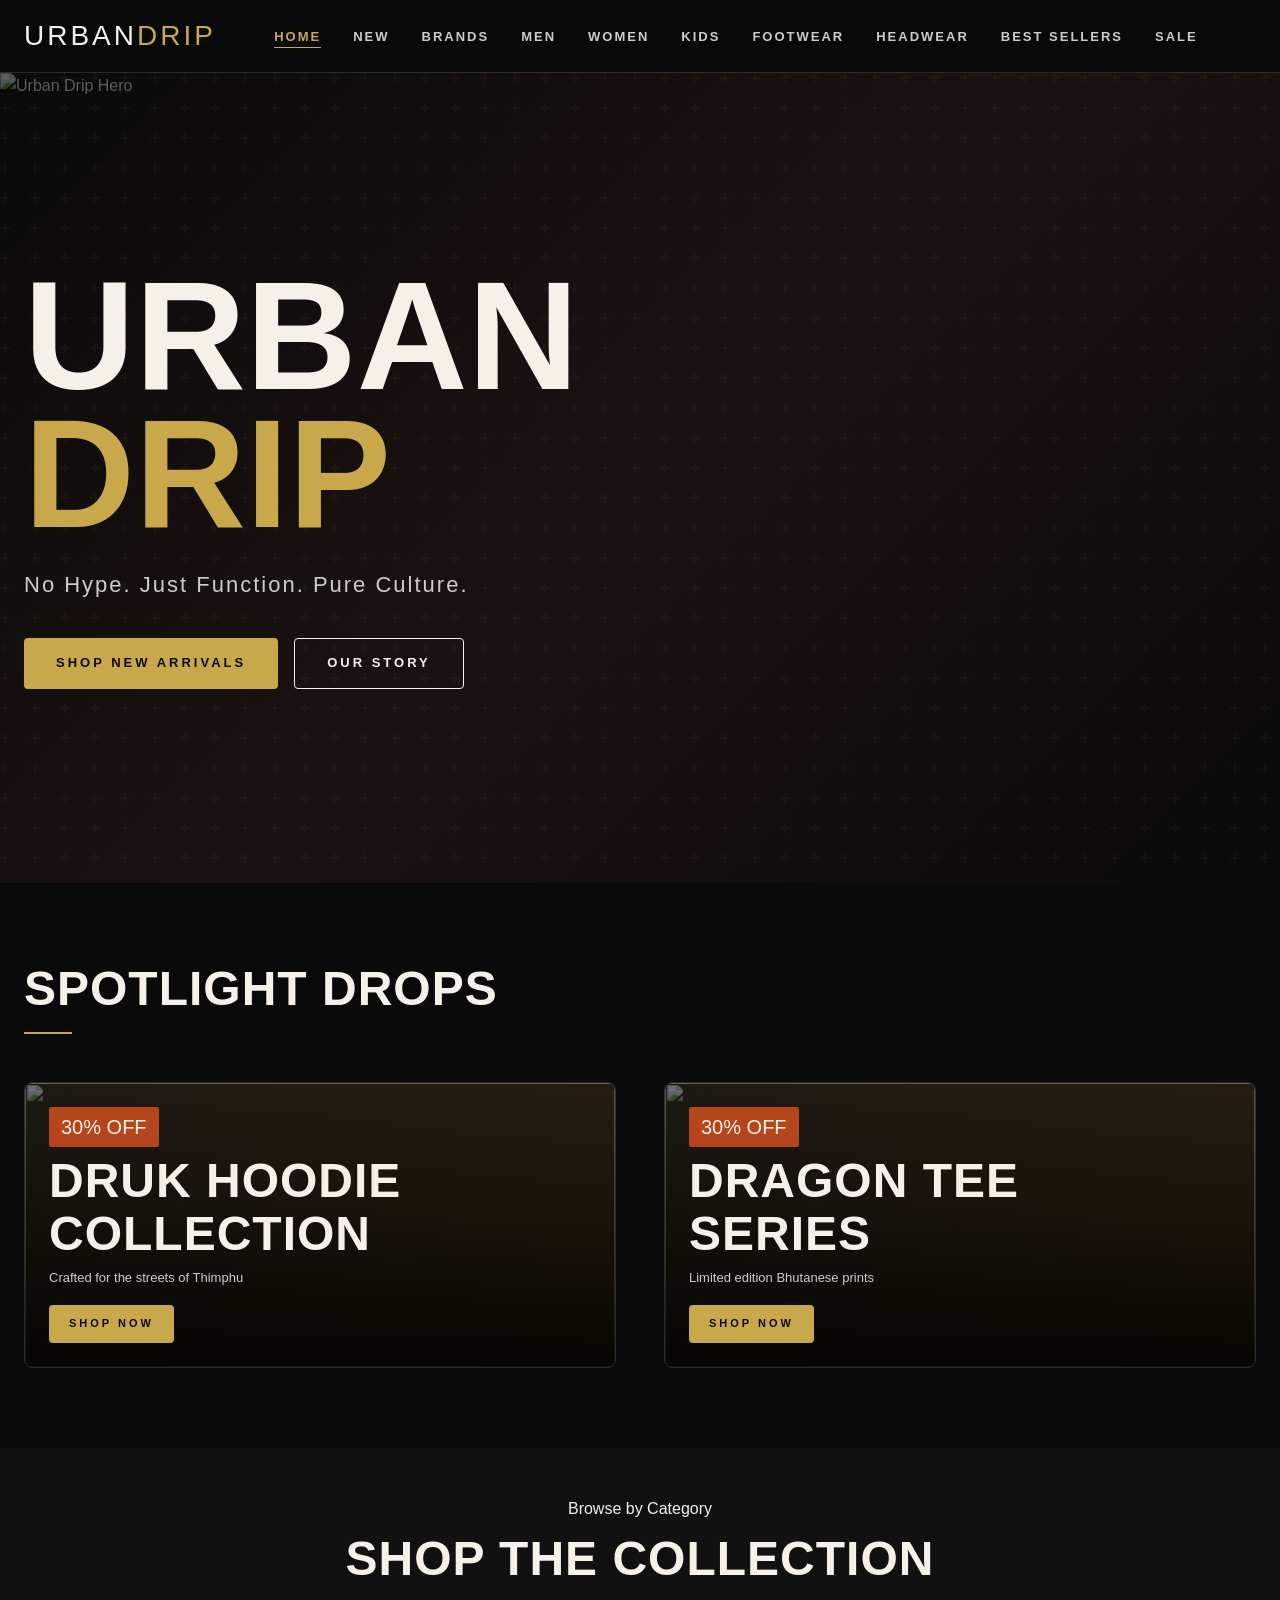
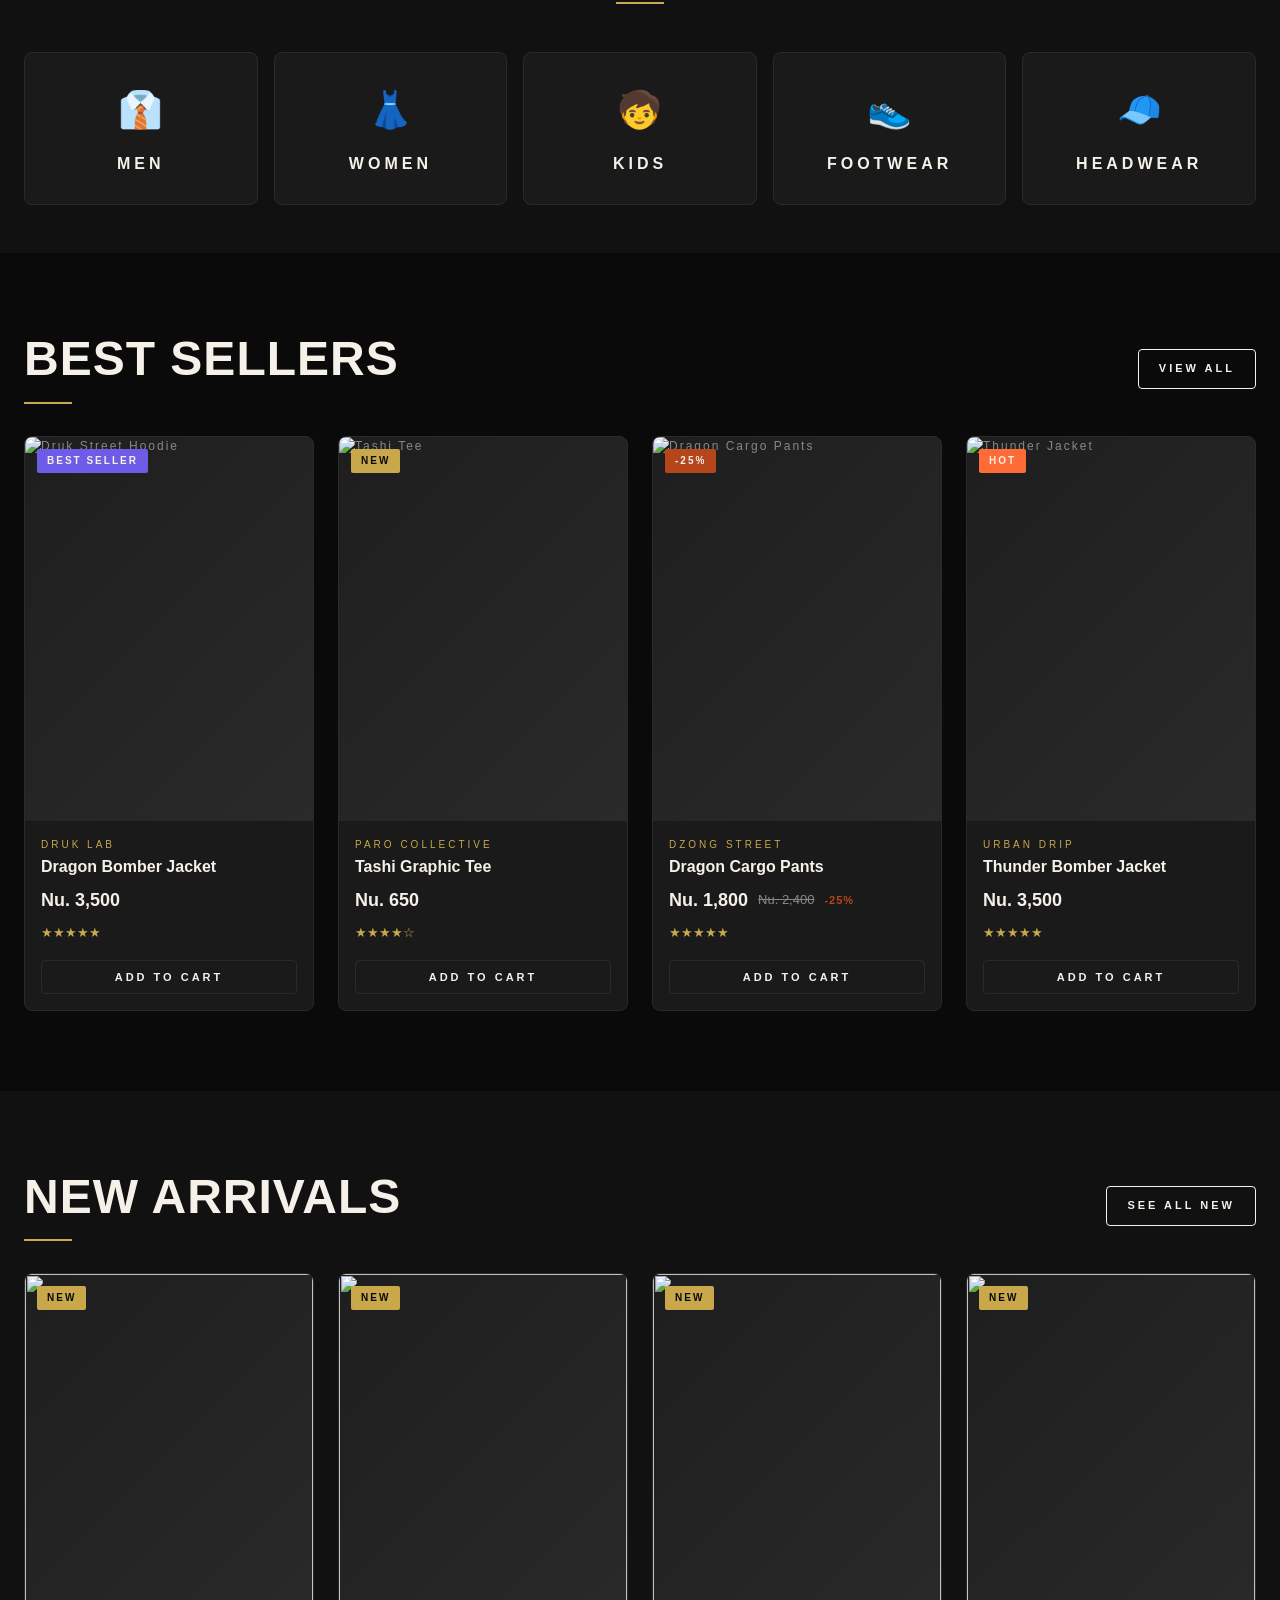
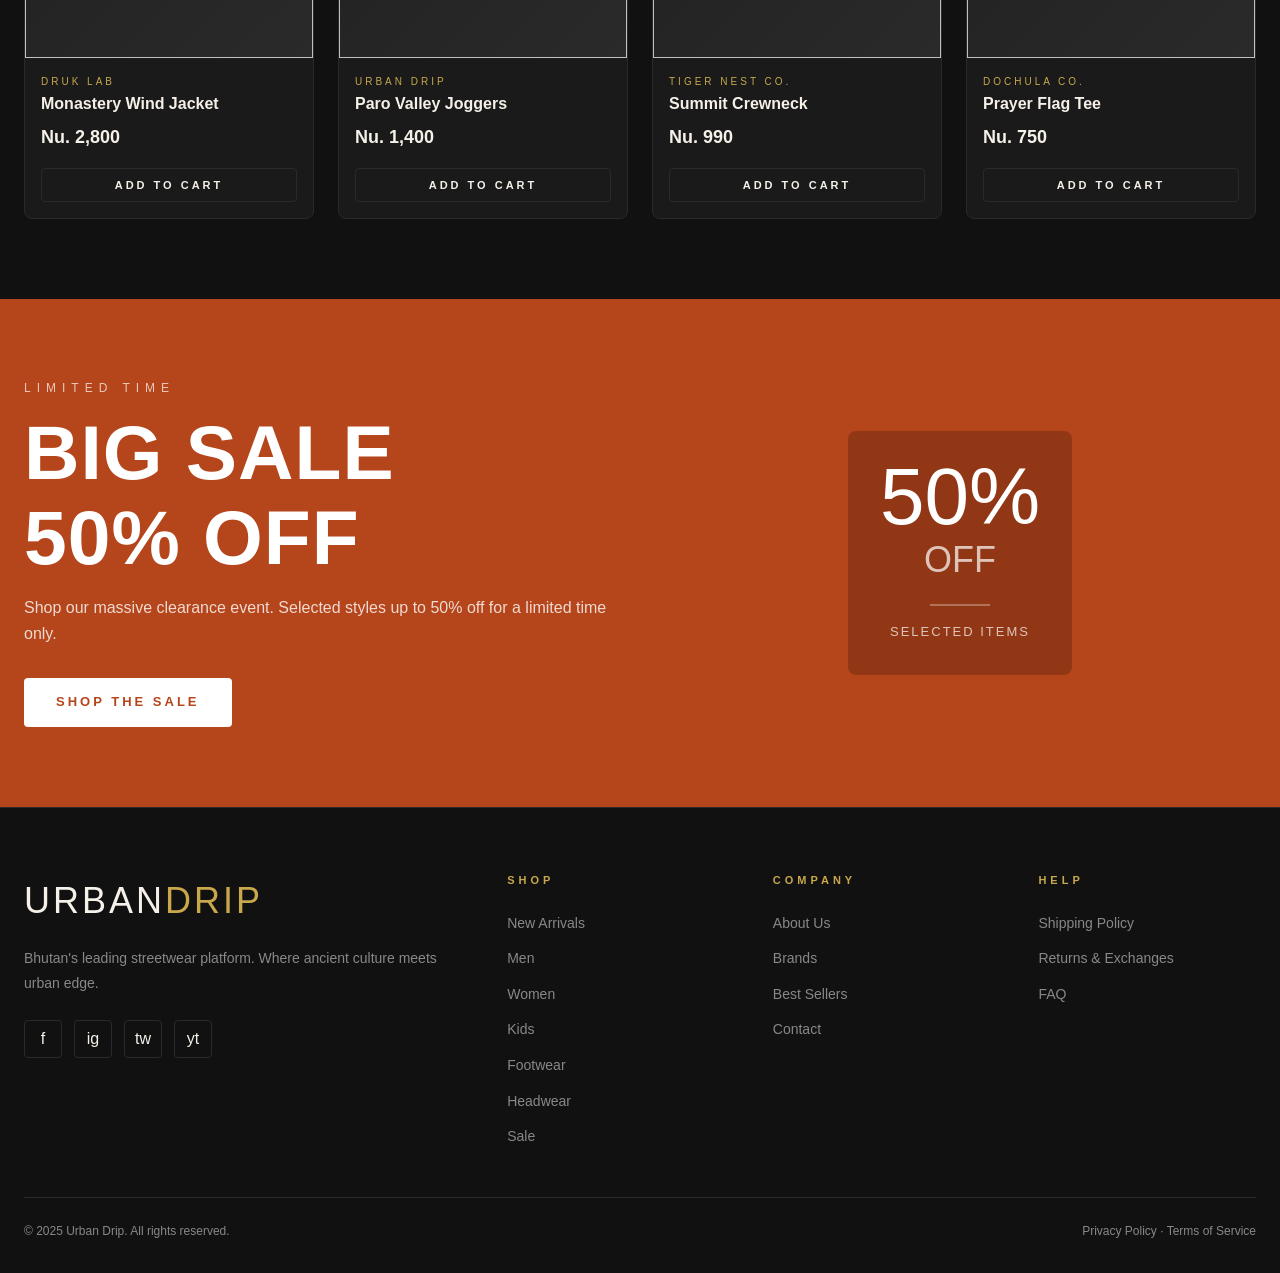
==== index.html @ 709e2394 "Add files via upload" ====
<!DOCTYPE html>
<html lang="en">
<head>
  <meta charset="UTF-8"/>
  <meta name="viewport" content="width=device-width, initial-scale=1.0"/>
  <title>Urban Drip - Bhutanese Streetwear</title>
  <link rel="stylesheet" href="styles.css"/>
</head>
<body>
  <nav class="navbar">
    <div class="navbar-inner">
      <a href="index.html" class="navbar-logo active">URBAN<span>DRIP</span></a>
      <ul class="nav-links">
        <li><a href="index.html" class="active">Home</a></li>
        <li><a href="new.html">New</a></li>
        <li><a href="brands.html">Brands</a></li>
        <li><a href="men.html">Men</a></li>
        <li><a href="women.html">Women</a></li>
        <li><a href="kids.html">Kids</a></li>
        <li><a href="footwear.html">Footwear</a></li>
        <li><a href="headwear.html">Headwear</a></li>
        <li><a href="bestsellers.html">Best Sellers</a></li>
        <li><a href="sale.html" class="text-red">Sale</a></li>
      </ul>
      <div class="nav-icons">
        <button class="hamburger" id="menuBtn"><span></span><span></span><span></span></button>
      </div>
    </div>
  </nav>

  <!-- Mobile Nav -->
  <div class="mobile-nav" id="mobileNav">
    <button class="mobile-nav-close" id="navClose">✕</button>
    <a href="index.html" class="navbar-logo" style="font-size:32px">URBAN<span style="color:var(--accent)">DRIP</span></a>
    <ul class="mobile-nav-links">
      <li><a href="index.html">Home</a></li>
      <li><a href="new.html">New</a></li>
      <li><a href="brands.html">Brands</a></li>
      <li><a href="men.html">Men</a></li>
      <li><a href="women.html">Women</a></li>
      <li><a href="kids.html">Kids</a></li>
      <li><a href="footwear.html">Footwear</a></li>
      <li><a href="headwear.html">Headwear</a></li>
      <li><a href="bestsellers.html">Best Sellers</a></li>
      <li><a href="sale.html" style="color:var(--accent2)">Sale</a></li>
      <li><a href="about.html">About</a></li>
      <li><a href="contact.html">Contact</a></li>
    </ul>
  </div>

  <!-- HERO -->
  <section class="hero">
    <div class="hero-bg">
      <img src="./image/logo.png" alt="Urban Drip Hero" class="hero-bg-img"/>
    </div>
    <div class="hero-content container">
      <h1 class="hero-title">URBAN<span class="accent-line">DRIP</span></h1>
      <p class="hero-subtitle">No Hype. Just Function. Pure Culture.</p>
      <div class="hero-actions">
        <a href="new.html" class="btn btn-primary">Shop New Arrivals</a>
        <a href="about.html" class="btn btn-outline">Our Story</a>
      </div>
    </div>
  </section>

  <!-- SPOTLIGHT PROMOS -->
  <section class="section-pad">
    <div class="container">
      <div class="section-header">
        <h2 class="display-md">Spotlight Drops</h2>
        <div class="section-divider"></div>
      </div>
      <div class="promo-grid">
        <div class="promo-card">
          <div class="promo-card-bg">
            <img src="./image/Druk Hoodie.webp" alt="" class="promo-card-bg-img"/>
          </div>
          <div class="promo-card-content">
            <span class="promo-off-badge">30% OFF</span>
            <h3 class="display-md" style="margin-bottom:8px">Druk Hoodie<br/>Collection</h3>
            <p style="font-size:13px;color:var(--text-light);margin-bottom:16px">Crafted for the streets of Thimphu</p>
            <a href="#" class="btn btn-primary btn-sm">Shop Now</a>
          </div>
        </div>
        <div class="promo-card">
          <div class="promo-card-bg">
            <img src="./image/Dragon Tee.jpg" alt="" class="promo-card-bg-img"/>
          </div>
          <div class="promo-card-content">
            <span class="promo-off-badge">30% OFF</span>
            <h3 class="display-md" style="margin-bottom:8px">Dragon Tee<br/>Series</h3>
            <p style="font-size:13px;color:var(--text-light);margin-bottom:16px">Limited edition Bhutanese prints</p>
            <a href="#" class="btn btn-primary btn-sm">Shop Now</a>
          </div>
        </div>
      </div>
    </div>
  </section>

  <!-- CATEGORY NAV TILES -->
  <section class="section-pad-sm" style="background:var(--deep)">
    <div class="container">
      <div class="section-header text-center">
      <p class="eyebrow">Browse by Category</p>
      <h2 class="display-md">Shop The Collection</h2>
      <div class="section-divider center"></div>
    </div>
    <div style="display:grid;grid-template-columns:repeat(5,1fr);gap:16px;margin-top:40px">
      <a href="men.html" style="background:var(--card-bg);border:1px solid var(--border);border-radius:8px;padding:28px 16px;text-align:center;transition:all 0.3s;display:block" onmouseover="this.style.borderColor='var(--accent)'" onmouseout="this.style.borderColor='var(--border)'">
        <div style="font-size:36px;margin-bottom:12px">👔</div>
        <div class="sub-heading" style="font-size:16px">Men</div>
      </a>
      <a href="women.html" style="background:var(--card-bg);border:1px solid var(--border);border-radius:8px;padding:28px 16px;text-align:center;transition:all 0.3s;display:block" onmouseover="this.style.borderColor='var(--accent)'" onmouseout="this.style.borderColor='var(--border)'">
        <div style="font-size:36px;margin-bottom:12px">👗</div>
        <div class="sub-heading" style="font-size:16px">Women</div>
      </a>
      <a href="kids.html" style="background:var(--card-bg);border:1px solid var(--border);border-radius:8px;padding:28px 16px;text-align:center;transition:all 0.3s;display:block" onmouseover="this.style.borderColor='var(--accent)'" onmouseout="this.style.borderColor='var(--border)'">
        <div style="font-size:36px;margin-bottom:12px">🧒</div>
        <div class="sub-heading" style="font-size:16px">Kids</div>
      </a>
      <a href="footwear.html" style="background:var(--card-bg);border:1px solid var(--border);border-radius:8px;padding:28px 16px;text-align:center;transition:all 0.3s;display:block" onmouseover="this.style.borderColor='var(--accent)'" onmouseout="this.style.borderColor='var(--border)'">
        <div style="font-size:36px;margin-bottom:12px">👟</div>
        <div class="sub-heading" style="font-size:16px">Footwear</div>
      </a>
      <a href="headwear.html" style="background:var(--card-bg);border:1px solid var(--border);border-radius:8px;padding:28px 16px;text-align:center;transition:all 0.3s;display:block" onmouseover="this.style.borderColor='var(--accent)'" onmouseout="this.style.borderColor='var(--border)'">
        <div style="font-size:36px;margin-bottom:12px">🧢</div>
        <div class="sub-heading" style="font-size:16px">Headwear</div>
      </a>
    </div>
    </div>
  </section>

  <!-- BEST SELLERS -->
  <section class="section-pad">
    <div class="container">
      <div class="flex-between mb-32">
        <div>
          <h2 class="display-md">Best Sellers</h2>
          <div class="section-divider"></div>
        </div>
        <a href="bestsellers.html" class="btn btn-outline btn-sm">View All</a>
      </div>
      <div class="product-grid">
        <!-- Card 1 -->
        <div class="product-card fade-in">
          <div class="product-card-img">
          <div class="placeholder-img">
            <img src="./image/Dragon Bomber Jacket.webp" alt="Druk Street Hoodie"/>
          </div>
          <span class="product-badge badge-best">Best Seller</span>
        </div>
        <div class="product-card-body">
          <p class="product-brand">Druk Lab</p>
          <p class="product-name">Dragon Bomber Jacket</p>
          <div class="product-price">
            <span class="price-current">Nu. 3,500</span>
          </div>
          <div class="stars mt-8">★★★★★</div>
        </div>
        <div class="product-card-actions"><button class="btn-cart">Add to Cart</button></div>
      </div>
      <!-- Card 2 -->
      <div class="product-card fade-in-2">
        <div class="product-card-img">
          <div class="placeholder-img">
            <img src="./image/Dragon Tee.jpg" alt="Tashi Tee"/>
          </div>
          <span class="product-badge badge-new">New</span>
        </div>
        <div class="product-card-body">
          <p class="product-brand">Paro Collective</p>
          <p class="product-name">Tashi Graphic Tee</p>
          <div class="product-price">
            <span class="price-current">Nu. 650</span>
          </div>
          <div class="stars mt-8">★★★★☆</div>
        </div>
        <div class="product-card-actions"><button class="btn-cart">Add to Cart</button></div>
      </div>
      <!-- Card 3 -->
      <div class="product-card fade-in-3">
        <div class="product-card-img">
          <div class="placeholder-img">
            <img src="./image/Dragon Cargo Pants.jpg" alt="Dragon Cargo Pants"/>
          </div>
          <span class="product-badge badge-sale">-25%</span>
        </div>
        <div class="product-card-body">
          <p class="product-brand">Dzong Street</p>
          <p class="product-name">Dragon Cargo Pants</p>
          <div class="product-price">
            <span class="price-current">Nu. 1,800</span>
            <span class="price-original">Nu. 2,400</span>
            <span class="price-discount">-25%</span>
          </div>
          <div class="stars mt-8">★★★★★</div>
        </div>
        <div class="product-card-actions"><button class="btn-cart">Add to Cart</button></div>
      </div>
      <!-- Card 4 -->
      <div class="product-card fade-in">
        <div class="product-card-img">
          <div class="placeholder-img">
            <img src="./image/Thunder Bomber Jacket.webp" alt="Thunder Jacket"/>
          </div>
          <span class="product-badge badge-hot">Hot</span>
        </div>
        <div class="product-card-body">
          <p class="product-brand">Urban Drip</p>
          <p class="product-name">Thunder Bomber Jacket</p>
          <div class="product-price">
            <span class="price-current">Nu. 3,500</span>
          </div>
          <div class="stars mt-8">★★★★★</div>
        </div>
        <div class="product-card-actions"><button class="btn-cart">Add to Cart</button></div>
      </div>
      </div>
    </div>
  </section>

  <!-- NEW ARRIVALS STRIP -->
  <section class="section-pad" style="background:var(--deep)">
    <div class="container">
      <div class="flex-between mb-32">
        <div>
          <h2 class="display-md">New Arrivals</h2>
          <div class="section-divider"></div>
        </div>
        <a href="new.html" class="btn btn-outline btn-sm">See All New</a>
      </div>
      <div class="product-grid">
        <div class="product-card">
          <div class="product-card-img"><div class="placeholder-img">
            <img src="./image/Monastery Wind Jacket.png" alt=""></div>
            <span class="product-badge badge-new">New</span></div>
            <div class="product-card-body">
              <p class="product-brand">Druk Lab</p>
              <p class="product-name">Monastery Wind Jacket</p>
              <div class="product-price"><span class="price-current">Nu. 2,800</span></div>
            </div>
            <div class="product-card-actions"><button class="btn-cart">Add to Cart</button></div>
        </div>
        <div class="product-card">
          <div class="product-card-img">
            <div class="placeholder-img">
             <img src="./image/Paro Valley Joggers.png" alt="">
            </div><span class="product-badge badge-new">New</span></div>
            <div class="product-card-body">
              <p class="product-brand">Urban Drip</p>
              <p class="product-name">Paro Valley Joggers</p>
              <div class="product-price"><span class="price-current">Nu. 1,400</span></div>
            </div>
            <div class="product-card-actions"><button class="btn-cart">Add to Cart</button></div>
        </div>
        <div class="product-card">
          <div class="product-card-img">
            <div class="placeholder-img">
              <img src="./image/Summit Crewneck.webp" alt="">
            </div><span class="product-badge badge-new">New</span></div>
            <div class="product-card-body">
              <p class="product-brand">Tiger Nest Co.</p>
              <p class="product-name">Summit Crewneck</p>
              <div class="product-price"><span class="price-current">Nu. 990</span></div>
            </div>
            <div class="product-card-actions"><button class="btn-cart">Add to Cart</button></div>
        </div>
        <div class="product-card">
          <div class="product-card-img">
            <div class="placeholder-img">
              <img src="./image/Prayer Flag Tee.png" alt="">
            </div><span class="product-badge badge-new">New</span></div>
            <div class="product-card-body">
              <p class="product-brand">Dochula Co.</p>
              <p class="product-name">Prayer Flag Tee</p>
              <div class="product-price"><span class="price-current">Nu. 750</span></div>
            </div>
            <div class="product-card-actions"><button class="btn-cart">Add to Cart</button></div>
        </div>
      </div>
    </div>
  </section>

  <!-- SECONDARY PROMO BANNER -->
  <section class="promo-banner">
    <div class="container promo-grid">
      <div>
        <p class="promo-label">Limited Time</p>
        <h2 class="display-lg promo-title">Big Sale<br/>50% Off</h2>
        <p class="promo-text">Shop our massive clearance event. Selected styles up to 50% off for a limited time only.</p>
        <a href="sale.html" class="btn promo-btn">Shop the Sale</a>
      </div>
      <div class="promo-right">
        <div class="promo-box">
          <div class="promo-percent">50%</div>
          <div class="promo-off">OFF</div>
          <div class="promo-divider"></div>
          <p class="promo-items">Selected Items</p>
        </div>
      </div>
    </div>
  </section>

  <!-- FOOTER -->
  <footer class="footer">
    <div class="container">
      <div class="footer-grid">
        <div>
          <div class="footer-brand-name">URBAN<span>DRIP</span></div>
          <p class="footer-desc">Bhutan's leading streetwear platform. Where ancient culture meets urban edge.</p>
          <div class="footer-social">
            <a href="#" class="social-btn">f</a>
            <a href="#" class="social-btn">ig</a>
            <a href="#" class="social-btn">tw</a>
            <a href="#" class="social-btn">yt</a>
          </div>
        </div>
        <div>
          <div class="footer-heading">Shop</div>
          <ul class="footer-links">
            <li><a href="new.html">New Arrivals</a></li>
            <li><a href="men.html">Men</a></li>
            <li><a href="women.html">Women</a></li>
            <li><a href="kids.html">Kids</a></li>
            <li><a href="footwear.html">Footwear</a></li>
            <li><a href="headwear.html">Headwear</a></li>
            <li><a href="sale.html">Sale</a></li>
          </ul>
        </div>
        <div>
          <div class="footer-heading">Company</div>
          <ul class="footer-links">
            <li><a href="about.html">About Us</a></li>
            <li><a href="brands.html">Brands</a></li>
            <li><a href="bestsellers.html">Best Sellers</a></li>
            <li><a href="contact.html">Contact</a></li>
          </ul>
        </div>
        <div>
          <div class="footer-heading">Help</div>
          <ul class="footer-links">
            <li><a href="contact.html">Shipping Policy</a></li>
            <li><a href="contact.html">Returns & Exchanges</a></li>
            <li><a href="contact.html">FAQ</a></li>
          </ul>
        </div>
      </div>
      <div class="footer-bottom">
        <span>© 2025 Urban Drip. All rights reserved.</span>
        <span>Privacy Policy · Terms of Service</span>
      </div>
    </div>
  </footer>


  <script>
    const menuBtn = document.getElementById('menuBtn');
    const navClose = document.getElementById('navClose');
    const mobileNav = document.getElementById('mobileNav');
    menuBtn.addEventListener('click', () => mobileNav.classList.add('open'));
    navClose.addEventListener('click', () => mobileNav.classList.remove('open'));
  </script>
</body>
</html>
---- styles.css ----
:root {
  --black:       #0a0a0a;
  --deep:        #111111;
  --card-bg:     #1a1a1a;
  --border:      #2a2a2a;
  --white:       #f5f0e8;
  --cream:       #e8e0d0;
  --accent:      #c8a84b;    
  --accent2:     #b5451b;       
  --text-muted:  #888;
  --text-light:  #ccc;

  --font-display: 'Bebas Neue', sans-serif;
  --font-sub:     'Barlow Condensed', sans-serif;
  --font-body:    'Barlow', sans-serif;

  --radius:  4px;
  --radius-lg: 8px;
  --transition: 0.3s ease;
  --shadow: 0 4px 24px rgba(0,0,0,0.5);
}

*, *::before, *::after { box-sizing: border-box; margin: 0; padding: 0; }

html { scroll-behavior: smooth; }

body {
  background: var(--black);
  color: var(--white);
  font-family: var(--font-body);
  font-size: 16px;
  line-height: 1.6;
  overflow-x: hidden;
}

a { color: inherit; text-decoration: none; transition: color var(--transition); }
a:hover { color: var(--accent); }
img { max-width: 100%; display: block; object-fit: cover; }
ul { list-style: none; }
button, input, select, textarea { font-family: inherit; }

.container { width: 100%; max-width: 1280px; margin: 0 auto; padding: 0 24px; }
.section-pad { padding: 80px 0; }
.section-pad-sm { padding: 48px 0; }
.text-accent { color: var(--accent); }
.text-red    { color: var(--accent2); }
.text-muted  { color: var(--text-muted); }
.text-center { text-align: center; }
.flex        { display: flex; }
.flex-center { display: flex; align-items: center; justify-content: center; }
.flex-between{ display: flex; align-items: center; justify-content: space-between; }
.gap-8  { gap: 8px; }
.gap-16 { gap: 16px; }
.gap-24 { gap: 24px; }
.mt-8  { margin-top: 8px; }
.mt-16 { margin-top: 16px; }
.mt-24 { margin-top: 24px; }
.mt-32 { margin-top: 32px; }
.mb-8  { margin-bottom: 8px; }
.mb-16 { margin-bottom: 16px; }
.mb-24 { margin-bottom: 24px; }
.mb-32 { margin-bottom: 32px; }
.w-100 { width: 100%; }
.d-none { display: none; }

/* ── Typography ── */
h1, h2, h3, h4 { line-height: 1.1; }

.display-xl {
  font-family: var(--font-display);
  font-size: clamp(64px, 10vw, 140px);
  letter-spacing: 2px;
  text-transform: uppercase;
}
.display-lg {
  font-family: var(--font-display);
  font-size: clamp(40px, 6vw, 80px);
  letter-spacing: 1px;
  text-transform: uppercase;
}
.display-md {
  font-family: var(--font-display);
  font-size: clamp(28px, 4vw, 48px);
  text-transform: uppercase;
  letter-spacing: 1px;
}
.sub-heading {
  font-family: var(--font-sub);
  font-size: clamp(18px, 2.5vw, 24px);
  font-weight: 600;
  letter-spacing: 4px;
  text-transform: uppercase;
}

/* ── Buttons ── */
.btn {
  display: inline-flex;
  align-items: center;
  gap: 8px;
  padding: 14px 32px;
  font-family: var(--font-sub);
  font-size: 13px;
  font-weight: 700;
  letter-spacing: 3px;
  text-transform: uppercase;
  border: none;
  cursor: pointer;
  transition: all var(--transition);
  border-radius: var(--radius);
}
.btn-primary {
  background: var(--accent);
  color: var(--black);
}
.btn-primary:hover {
  background: #d4b55a;
  color: var(--black);
  transform: translateY(-2px);
  box-shadow: 0 8px 24px rgba(200,168,75,0.3);
}
.btn-outline {
  background: transparent;
  color: var(--white);
  border: 1px solid var(--white);
}
.btn-outline:hover {
  background: var(--white);
  color: var(--black);
}
.btn-red {
  background: var(--accent2);
  color: var(--white);
}
.btn-red:hover {
  background: #c94e20;
  transform: translateY(-2px);
}
.btn-sm {
  padding: 10px 20px;
  font-size: 11px;
}

/* ── Navbar ── */
.navbar {
  background: rgba(10,10,10,0.97);
  backdrop-filter: blur(12px);
  border-bottom: 1px solid var(--border);
  position: sticky;
  top: 0;
  z-index: 1000;
}
.navbar-inner {
  display: flex;
  align-items: center;
  justify-content: space-between;
  padding: 0 24px;
  max-width: 1280px;
  margin: 0 auto;
  height: 72px;
}
.navbar-logo {
  font-family: var(--font-display);
  font-size: 28px;
  letter-spacing: 3px;
  color: var(--white);
}
.navbar-logo span { color: var(--accent); }

.nav-links {
  display: flex;
  align-items: center;
  gap: 32px;
}
.nav-links a {
  font-family: var(--font-sub);
  font-size: 13px;
  font-weight: 600;
  letter-spacing: 2px;
  text-transform: uppercase;
  color: var(--text-light);
  position: relative;
  padding-bottom: 4px;
}
.nav-links a::after {
  content: '';
  position: absolute;
  bottom: 0; left: 0;
  width: 0; height: 1px;
  background: var(--accent);
  transition: width var(--transition);
}
.nav-links a:hover { color: var(--white); }
.nav-links a:hover::after,
.nav-links a.active::after { width: 100%; }
.nav-links a.active { color: var(--accent); }

.nav-icons {
  display: flex;
  align-items: center;
  gap: 20px;
}

.nav-icon-btn:hover { color: var(--accent); }
.cart-badge {
  position: absolute;
  top: -6px; right: -8px;
  background: var(--accent2);
  color: var(--white);
  font-size: 9px;
  font-weight: 700;
  width: 16px; height: 16px;
  border-radius: 50%;
  display: flex; align-items: center; justify-content: center;
}

.hamburger {
  display: none;
  flex-direction: column;
  gap: 5px;
  background: none;
  border: none;
  cursor: pointer;
  padding: 4px;
}
.hamburger span {
  display: block;
  width: 24px; height: 2px;
  background: var(--white);
  transition: all var(--transition);
}

/* ── Section Header ── */
.section-header {
  margin-bottom: 48px;
}
.section-header .eyebrow { margin-bottom: 12px; }
.section-divider {
  width: 48px; height: 2px;
  background: var(--accent);
  margin-top: 16px;
}
.section-divider.center { margin: 16px auto 0; }

/* ── Product Card ── */
.product-card {
  background: var(--card-bg);
  border: 1px solid var(--border);
  border-radius: var(--radius-lg);
  overflow: hidden;
  transition: transform var(--transition), box-shadow var(--transition), border-color var(--transition);
  position: relative;
}
.product-card:hover {
  transform: translateY(-6px);
  box-shadow: var(--shadow);
  border-color: var(--accent);
}
.product-card-img {
  width: 100%;
  aspect-ratio: 3/4;
  background: #222;
  position: relative;
  overflow: hidden;
}
.product-card-img img {
  width: 100%; height: 100%;
  object-fit: cover;
  transition: transform 0.5s ease;
}
.product-card:hover .product-card-img img { transform: scale(1.05); }
.product-card-img .placeholder-img {
  width: 100%; height: 100%;
  display: flex; align-items: center; justify-content: center;
  background: linear-gradient(135deg, #1e1e1e 0%, #2a2a2a 100%);
  color: var(--text-muted);
  font-family: var(--font-sub);
  font-size: 12px;
  letter-spacing: 2px;
}
.product-badge {
  position: absolute;
  top: 12px; left: 12px;
  padding: 4px 10px;
  font-family: var(--font-sub);
  font-size: 10px;
  font-weight: 700;
  letter-spacing: 2px;
  text-transform: uppercase;
  border-radius: 2px;
}
.badge-new    { background: var(--accent); color: var(--black); }
.badge-sale   { background: var(--accent2); color: var(--white); }
.badge-hot    { background: #ff6b35; color: var(--white); }
.badge-best   { background: #6c5ce7; color: var(--white); }

.product-card-body { padding: 16px; }
.product-brand {
  font-family: var(--font-sub);
  font-size: 10px;
  letter-spacing: 3px;
  color: var(--accent);
  text-transform: uppercase;
  margin-bottom: 4px;
}
.product-name {
  font-family: var(--font-sub);
  font-size: 16px;
  font-weight: 600;
  color: var(--white);
  margin-bottom: 8px;
  line-height: 1.3;
}
.product-price {
  display: flex;
  align-items: center;
  gap: 10px;
}
.price-current {
  font-family: var(--font-sub);
  font-size: 18px;
  font-weight: 700;
  color: var(--white);
}
.price-original {
  font-size: 13px;
  color: var(--text-muted);
  text-decoration: line-through;
}
.price-discount {
  font-family: var(--font-sub);
  font-size: 11px;
  font-weight: 700;
  color: var(--accent2);
  letter-spacing: 1px;
}
.product-card-actions {
  padding: 0 16px 16px;
}
.btn-cart {
  width: 100%;
  background: transparent;
  color: var(--white);
  border: 1px solid var(--border);
  padding: 10px;
  font-family: var(--font-sub);
  font-size: 11px;
  font-weight: 700;
  letter-spacing: 3px;
  text-transform: uppercase;
  cursor: pointer;
  transition: all var(--transition);
  border-radius: var(--radius);
}
.btn-cart:hover {
  background: var(--accent);
  color: var(--black);
  border-color: var(--accent);
}

/* ── Product Grid ── */
.product-grid {
  display: grid;
  grid-template-columns: repeat(4, 1fr);
  gap: 24px;
}
.product-grid-3 {
  display: grid;
  grid-template-columns: repeat(3, 1fr);
  gap: 24px;
}

/* ── Filter Sidebar ── */
.shop-layout {
  display: grid;
  grid-template-columns: 260px 1fr;
  gap: 40px;
  align-items: start;
}
.filter-sidebar {
  background: var(--card-bg);
  border: 1px solid var(--border);
  border-radius: var(--radius-lg);
  padding: 28px;
  position: sticky;
  top: 88px;
}
.filter-title {
  font-family: var(--font-sub);
  font-size: 13px;
  font-weight: 700;
  letter-spacing: 4px;
  text-transform: uppercase;
  margin-bottom: 24px;
  padding-bottom: 16px;
  border-bottom: 1px solid var(--border);
  color: var(--accent);
}
.filter-group { margin-bottom: 24px; }
.filter-group-label {
  font-family: var(--font-sub);
  font-size: 11px;
  font-weight: 700;
  letter-spacing: 3px;
  text-transform: uppercase;
  color: var(--text-muted);
  margin-bottom: 12px;
}
.filter-option {
  display: flex;
  align-items: center;
  gap: 10px;
  margin-bottom: 10px;
  cursor: pointer;
  font-size: 14px;
  color: var(--text-light);
  transition: color var(--transition);
}
.filter-option:hover { color: var(--white); }
.filter-option input { accent-color: var(--accent); }
.price-range {
  margin-top: 8px;
}
.price-range input[type="range"] {
  width: 100%;
  accent-color: var(--accent);
}
.price-range-labels {
  display: flex;
  justify-content: space-between;
  font-size: 12px;
  color: var(--text-muted);
  margin-top: 6px;
}
.sort-bar {
  display: flex;
  align-items: center;
  justify-content: space-between;
  margin-bottom: 24px;
  padding-bottom: 16px;
  border-bottom: 1px solid var(--border);
}
.sort-bar select {
  background: var(--card-bg);
  color: var(--white);
  border: 1px solid var(--border);
  padding: 8px 16px;
  font-family: var(--font-sub);
  font-size: 13px;
  border-radius: var(--radius);
  cursor: pointer;
}
.result-count {
  font-family: var(--font-sub);
  font-size: 13px;
  letter-spacing: 1px;
  color: var(--text-muted);
}

/* ── Hero Banner ── */
.hero {
  position: relative;
  height: 90vh;
  min-height: 600px;
  display: flex;
  align-items: center;
  overflow: hidden;
}
.hero-bg {
  position: absolute;
  inset: 0;
  background: linear-gradient(135deg, #0a0a0a 0%, #1a1210 50%, #0a0a0a 100%);
  z-index: 0;
}
.hero-bg::after {
  content: '';
  position: absolute;
  inset: 0;
  background: url("data:image/svg+xml,%3Csvg width='60' height='60' viewBox='0 0 60 60' xmlns='http://www.w3.org/2000/svg'%3E%3Cg fill='none' fill-rule='evenodd'%3E%3Cg fill='%23c8a84b' fill-opacity='0.04'%3E%3Cpath d='M36 34v-4h-2v4h-4v2h4v4h2v-4h4v-2h-4zm0-30V0h-2v4h-4v2h4v4h2V6h4V4h-4zM6 34v-4H4v4H0v2h4v4h2v-4h4v-2H6zM6 4V0H4v4H0v2h4v4h2V6h4V4H6z'/%3E%3C/g%3E%3C/g%3E%3C/svg%3E");
}
.hero-bg-img {
  position: absolute;
  inset: 0;
  width: 100%; height: 100%;
  object-fit: cover;
  opacity: 0.35;
  z-index: 0;
}
.hero-content {
  position: relative;
  z-index: 1;
  max-width: 1280px;
  margin: 0 auto;
  padding: 0 24px;
  width: 100%;
}
.hero-eyebrow {
  font-family: var(--font-sub);
  font-size: 12px;
  letter-spacing: 8px;
  text-transform: uppercase;
  color: var(--accent);
  margin-bottom: 16px;
  animation: fadeInUp 0.8s ease both;
}
.hero-title {
  font-family: var(--font-display);
  font-size: clamp(72px, 12vw, 160px);
  line-height: 0.9;
  text-transform: uppercase;
  animation: fadeInUp 0.8s 0.15s ease both;
}
.hero-title .accent-line { color: var(--accent); display: block; }
.hero-subtitle {
  font-family: var(--font-sub);
  font-size: clamp(16px, 2vw, 22px);
  font-weight: 300;
  letter-spacing: 2px;
  color: var(--text-light);
  margin: 24px 0 36px;
  animation: fadeInUp 0.8s 0.3s ease both;
}
.hero-actions {
  display: flex;
  gap: 16px;
  animation: fadeInUp 0.8s 0.45s ease both;
}

/* ── Promo Banners ── */
.promo-grid {
  display: grid;
  grid-template-columns: 1fr 1fr;
  gap: 16px;
}
.promo-card {
  background: var(--card-bg);
  border: 1px solid var(--border);
  border-radius: var(--radius-lg);
  overflow: hidden;
  position: relative;
  min-height: 240px;
  display: flex;
  align-items: flex-end;
  transition: border-color var(--transition);
}
.promo-card:hover { border-color: var(--accent); }
.promo-card-bg {
  position: absolute;
  inset: 0;
  background: linear-gradient(135deg, #1e1a14 0%, #2a2010 100%);
}
.promo-card-bg-img {
  position: absolute;
  inset: 0;
  width: 100%; height: 100%;
  object-fit: cover;
  opacity: 0.4;
}
.promo-card-content {
  position: relative;
  z-index: 1;
  padding: 24px;
  width: 100%;
  background: linear-gradient(to top, rgba(0,0,0,0.8) 0%, transparent 100%);
}
.promo-off-badge {
  display: inline-block;
  background: var(--accent2);
  color: var(--white);
  padding: 4px 12px;
  font-family: var(--font-display);
  font-size: 20px;
  border-radius: 2px;
  margin-bottom: 8px;
}


/* Secondary Promo Banner */
.promo-banner {
  background: var(--accent2);
  padding: 80px 0;
}

.promo-grid {
  display: grid;
  grid-template-columns: 1fr 1fr;
  gap: 48px;
  align-items: center;
}

.promo-label {
  font-family: var(--font-sub);
  font-size: 12px;
  letter-spacing: 6px;
  text-transform: uppercase;
  color: rgba(255, 255, 255, 0.7);
  margin-bottom: 12px;
}

.promo-title {
  color: #fff;
  margin-bottom: 16px;
}

.promo-text {
  color: rgba(255, 255, 255, 0.8);
  margin-bottom: 32px;
}

.promo-btn {
  background: #fff;
  color: var(--accent2);
}

.promo-right {
  display: flex;
  justify-content: center;
}

.promo-box {
  background: rgba(0, 0, 0, 0.2);
  border-radius: 8px;
  padding: 32px;
  text-align: center;
}

.promo-percent {
  font-family: var(--font-display);
  font-size: 80px;
  color: #fff;
  line-height: 0.85;
}

.promo-off {
  font-family: var(--font-display);
  font-size: 36px;
  color: rgba(255, 255, 255, 0.7);
}

.promo-divider {
  width: 60px;
  height: 2px;
  background: rgba(255, 255, 255, 0.3);
  margin: 16px auto;
}

.promo-items {
  color: rgba(255, 255, 255, 0.7);
  font-size: 13px;
  letter-spacing: 2px;
  text-transform: uppercase;
}



/* ── Footer ── */
.footer {
  background: var(--deep);
  border-top: 1px solid var(--border);
  padding: 64px 0 32px;
}
.footer-grid {
  display: grid;
  grid-template-columns: 2fr 1fr 1fr 1fr;
  gap: 48px;
  margin-bottom: 48px;
}
.footer-brand-name {
  font-family: var(--font-display);
  font-size: 36px;
  letter-spacing: 3px;
  margin-bottom: 16px;
}
.footer-brand-name span { color: var(--accent); }
.footer-desc {
  font-size: 14px;
  color: var(--text-muted);
  line-height: 1.8;
  margin-bottom: 24px;
}
.footer-social {
  display: flex;
  gap: 12px;
}
.social-btn {
  width: 38px; height: 38px;
  border: 1px solid var(--border);
  border-radius: var(--radius);
  display: flex; align-items: center; justify-content: center;
  font-size: 16px;
  transition: all var(--transition);
  cursor: pointer;
}
.social-btn:hover { border-color: var(--accent); color: var(--accent); }
.footer-heading {
  font-family: var(--font-sub);
  font-size: 11px;
  font-weight: 700;
  letter-spacing: 4px;
  text-transform: uppercase;
  color: var(--accent);
  margin-bottom: 20px;
}
.footer-links { display: flex; flex-direction: column; gap: 10px; }
.footer-links a {
  font-size: 14px;
  color: var(--text-muted);
  transition: color var(--transition);
}
.footer-links a:hover { color: var(--white); }
.footer-bottom {
  border-top: 1px solid var(--border);
  padding-top: 24px;
  display: flex;
  justify-content: space-between;
  align-items: center;
  font-size: 12px;
  color: var(--text-muted);
}

/* ── Breadcrumb ── */
.breadcrumb {
  display: flex;
  align-items: center;
  gap: 8px;
  font-family: var(--font-sub);
  font-size: 12px;
  letter-spacing: 2px;
  text-transform: uppercase;
  color: var(--text-muted);
  margin-bottom: 32px;
}
.breadcrumb a { color: var(--text-muted); }
.breadcrumb a:hover { color: var(--accent); }
.breadcrumb span { color: var(--text-muted); }
.breadcrumb .current { color: var(--white); }

/* ── Page Banner ── */
.page-banner {
  position: relative;
  min-height: 380px;
  display: flex;
  align-items: center;
  overflow: hidden;
  background: linear-gradient(135deg, #0f0d0a 0%, #1a1612 100%);
}
.page-banner::before {
  content: '';
  position: absolute;
  inset: 0;
  background: url("data:image/svg+xml,%3Csvg width='60' height='60' viewBox='0 0 60 60' xmlns='http://www.w3.org/2000/svg'%3E%3Cg fill='none' fill-rule='evenodd'%3E%3Cg fill='%23c8a84b' fill-opacity='0.04'%3E%3Cpath d='M36 34v-4h-2v4h-4v2h4v4h2v-4h4v-2h-4zm0-30V0h-2v4h-4v2h4v4h2V6h4V4h-4zM6 34v-4H4v4H0v2h4v4h2v-4h4v-2H6zM6 4V0H4v4H0v2h4v4h2V6h4V4H6z'/%3E%3C/g%3E%3C/g%3E%3C/svg%3E");
}
.page-banner-img {
  position: absolute;
  inset: 0;
  width: 100%; height: 100%;
  object-fit: cover;
  opacity: 0.25;
}
.page-banner-content {
  position: relative;
  z-index: 1;
  padding: 0 24px;
  max-width: 1280px;
  margin: 0 auto;
  width: 100%;
}
.page-banner-decor {
  position: absolute;
  right: 0; top: 0;
  width: 40%;
  height: 100%;
  background: linear-gradient(to left, rgba(200,168,75,0.08), transparent);
}

/* ── Countdown Timer ── */
.countdown {
  display: flex;
  gap: 12px;
  align-items: center;
}
.countdown-block {
  background: var(--black);
  border: 1px solid var(--border);
  border-radius: var(--radius);
  padding: 10px 16px;
  text-align: center;
  min-width: 60px;
}
.countdown-num {
  font-family: var(--font-display);
  font-size: 32px;
  color: var(--accent2);
  display: block;
  line-height: 1;
}
.countdown-label {
  font-family: var(--font-sub);
  font-size: 9px;
  letter-spacing: 2px;
  color: var(--text-muted);
  text-transform: uppercase;
  margin-top: 4px;
  display: block;
}
.countdown-sep {
  font-family: var(--font-display);
  font-size: 28px;
  color: var(--accent2);
  margin-bottom: 16px;
}

/* ── Sale Banner ── */
.sale-hero {
  background: linear-gradient(135deg, #1a0800 0%, #2d0e00 50%, #1a0800 100%);
  border-bottom: 3px solid var(--accent2);
  padding: 80px 0;
  text-align: center;
  position: relative;
  overflow: hidden;
}
.sale-hero::before {
  content: 'SALE';
  position: absolute;
  top: 50%; left: 50%;
  transform: translate(-50%, -50%);
  font-family: var(--font-display);
  font-size: clamp(120px, 25vw, 300px);
  color: rgba(181,69,27,0.07);
  white-space: nowrap;
  pointer-events: none;
  letter-spacing: 20px;
}
.sale-big-text {
  font-family: var(--font-display);
  font-size: clamp(80px, 15vw, 180px);
  color: var(--accent2);
  line-height: 0.85;
  display: block;
}
.sale-off-text {
  font-family: var(--font-display);
  font-size: clamp(40px, 6vw, 72px);
  color: var(--white);
}

/* ── Brand Cards ── */
.brand-card {
  background: var(--card-bg);
  border: 1px solid var(--border);
  border-radius: var(--radius-lg);
  padding: 32px;
  display: flex;
  align-items: center;
  gap: 24px;
  transition: all var(--transition);
}
.brand-card:hover {
  border-color: var(--accent);
  transform: translateY(-3px);
  box-shadow: var(--shadow);
}
.brand-logo-box {
  width: 100px; height: 100px;
  background: #222;
  border-radius: var(--radius);
  display: flex; align-items: center; justify-content: center;
  flex-shrink: 0;
  font-family: var(--font-display);
  font-size: 24px;
  color: var(--accent);
  border: 1px solid var(--border);
}
.brand-info { flex: 1; }
.brand-name {
  font-family: var(--font-sub);
  font-size: 22px;
  font-weight: 700;
  margin-bottom: 8px;
}
.brand-desc {
  font-size: 13px;
  color: var(--text-muted);
  line-height: 1.7;
  margin-bottom: 16px;
}

/* ── Contact Form ── */
.form-group { margin-bottom: 20px; }
.form-label {
  display: block;
  font-family: var(--font-sub);
  font-size: 11px;
  font-weight: 700;
  letter-spacing: 3px;
  text-transform: uppercase;
  color: var(--text-muted);
  margin-bottom: 8px;
}
.form-control {
  width: 100%;
  background: var(--card-bg);
  border: 1px solid var(--border);
  color: var(--white);
  padding: 14px 18px;
  font-family: var(--font-body);
  font-size: 14px;
  border-radius: var(--radius);
  transition: border-color var(--transition);
  outline: none;
}
.form-control:focus { border-color: var(--accent); }
textarea.form-control { resize: vertical; min-height: 140px; }

/* ── Pagination ── */
.pagination {
  display: flex;
  align-items: center;
  justify-content: center;
  gap: 8px;
  margin-top: 48px;
}
.page-btn {
  width: 40px; height: 40px;
  display: flex; align-items: center; justify-content: center;
  background: var(--card-bg);
  border: 1px solid var(--border);
  border-radius: var(--radius);
  font-family: var(--font-sub);
  font-size: 14px;
  color: var(--text-light);
  cursor: pointer;
  transition: all var(--transition);
}
.page-btn:hover,
.page-btn.active {
  background: var(--accent);
  border-color: var(--accent);
  color: var(--black);
}

/* ── Tabs ── */
.tabs {
  display: flex;
  gap: 0;
  border-bottom: 1px solid var(--border);
  margin-bottom: 40px;
}
.tab-btn {
  background: none;
  border: none;
  color: var(--text-muted);
  font-family: var(--font-sub);
  font-size: 13px;
  font-weight: 700;
  letter-spacing: 3px;
  text-transform: uppercase;
  padding: 14px 24px;
  cursor: pointer;
  border-bottom: 2px solid transparent;
  transition: all var(--transition);
  margin-bottom: -1px;
}
.tab-btn:hover { color: var(--white); }
.tab-btn.active {
  color: var(--accent);
  border-bottom-color: var(--accent);
}

/* ── Rating Stars ── */
.stars {
  display: flex;
  gap: 2px;
  color: var(--accent);
  font-size: 13px;
}

/* ── Promo Code ── */
.promo-code-bar {
  display: flex;
  gap: 0;
  max-width: 400px;
}
.promo-code-bar .form-control {
  border-radius: var(--radius) 0 0 var(--radius);
  border-right: none;
}
.promo-code-bar .btn {
  border-radius: 0 var(--radius) var(--radius) 0;
  padding: 14px 24px;
}

/* ── About Story ── */
.about-story {
  display: grid;
  grid-template-columns: 1fr 1fr;
  gap: 80px;
  align-items: center;
}
.about-img-wrap {
  position: relative;
}
.about-img-main {
  width: 100%;
  aspect-ratio: 4/5;
  background: #1e1a14;
  border-radius: var(--radius-lg);
  overflow: hidden;
}
.about-img-main .placeholder-img {
  width: 100%; height: 100%;
  display: flex; align-items: center; justify-content: center;
  background: linear-gradient(135deg, #1e1a14 0%, #2a2010 100%);
  color: var(--accent);
  font-family: var(--font-sub);
  letter-spacing: 3px;
  font-size: 14px;
}
.about-img-accent {
  position: absolute;
  bottom: -20px; right: -20px;
  width: 180px; height: 180px;
  background: var(--accent);
  border-radius: var(--radius-lg);
  display: flex; align-items: center; justify-content: center;
  font-family: var(--font-display);
  font-size: 36px;
  color: var(--black);
  line-height: 1.2;
  text-align: center;
  padding: 16px;
  z-index: -1;
}
.manifesto {
  background: var(--card-bg);
  border-left: 4px solid var(--accent);
  padding: 32px 40px;
  margin: 48px 0;
  border-radius: 0 var(--radius-lg) var(--radius-lg) 0;
}
.manifesto-text {
  font-family: var(--font-display);
  font-size: clamp(24px, 3vw, 36px);
  line-height: 1.2;
  color: var(--white);
}
.value-grid {
  display: grid;
  grid-template-columns: 1fr 1fr;
  gap: 20px;
  margin-top: 32px;
}
.value-item {
  background: var(--card-bg);
  border: 1px solid var(--border);
  border-radius: var(--radius);
  padding: 20px;
}
.value-icon {
  font-size: 28px;
  margin-bottom: 8px;
}
.value-title {
  font-family: var(--font-sub);
  font-size: 14px;
  font-weight: 700;
  letter-spacing: 2px;
  text-transform: uppercase;
  color: var(--accent);
  margin-bottom: 6px;
}
.value-text { font-size: 13px; color: var(--text-muted); }

/* ── Size Selector ── */
.size-selector {
  display: flex;
  flex-wrap: wrap;
  gap: 8px;
  margin-top: 8px;
}
.size-btn {
  padding: 6px 12px;
  background: transparent;
  border: 1px solid var(--border);
  color: var(--text-light);
  font-family: var(--font-sub);
  font-size: 12px;
  font-weight: 600;
  cursor: pointer;
  border-radius: var(--radius);
  transition: all var(--transition);
}
.size-btn:hover,
.size-btn.active {
  background: var(--accent);
  border-color: var(--accent);
  color: var(--black);
}

/* ── Stats Bar ── */
.stats-bar {
  display: grid;
  grid-template-columns: repeat(4, 1fr);
  gap: 0;
  border: 1px solid var(--border);
  border-radius: var(--radius-lg);
  overflow: hidden;
  background: var(--card-bg);
}
.stat-item {
  padding: 32px 24px;
  text-align: center;
  border-right: 1px solid var(--border);
}
.stat-item:last-child { border-right: none; }
.stat-num {
  font-family: var(--font-display);
  font-size: 48px;
  color: var(--accent);
  display: block;
  line-height: 1;
}
.stat-label {
  font-family: var(--font-sub);
  font-size: 11px;
  letter-spacing: 3px;
  text-transform: uppercase;
  color: var(--text-muted);
  margin-top: 8px;
  display: block;
}

/* ── Color Swatches ── */
.color-swatches {
  display: flex;
  gap: 8px;
  margin-top: 8px;
}
.color-swatch {
  width: 22px; height: 22px;
  border-radius: 50%;
  border: 2px solid var(--border);
  cursor: pointer;
  transition: border-color var(--transition);
}
.color-swatch:hover { border-color: var(--accent); }
.color-swatch.active { border-color: var(--accent); box-shadow: 0 0 0 2px var(--accent); }

/* ── Animations ── */
@keyframes fadeInUp {
  from { opacity: 0; transform: translateY(30px); }
  to   { opacity: 1; transform: translateY(0); }
}
@keyframes ticker {
  0%   { transform: translateX(0); }
  100% { transform: translateX(-50%); }
}
@keyframes pulse {
  0%, 100% { opacity: 1; }
  50% { opacity: 0.5; }
}
.fade-in { animation: fadeInUp 0.7s ease both; }
.fade-in-2 { animation: fadeInUp 0.7s 0.2s ease both; }
.fade-in-3 { animation: fadeInUp 0.7s 0.4s ease both; }

/* ── Mobile Nav ── */
.mobile-nav {
  display: none;
  position: fixed;
  top: 0; left: 0;
  width: 100%; height: 100vh;
  background: var(--black);
  z-index: 2000;
  padding: 40px 24px;
  flex-direction: column;
  gap: 24px;
}
.mobile-nav.open { display: flex; }
.mobile-nav-close {
  align-self: flex-end;
  background: none;
  border: none;
  color: var(--white);
  font-size: 28px;
  cursor: pointer;
}
.mobile-nav-links {
  display: flex;
  flex-direction: column;
  gap: 16px;
  margin-top: 32px;
}
.mobile-nav-links a {
  font-family: var(--font-display);
  font-size: 36px;
  color: var(--white);
  letter-spacing: 2px;
  border-bottom: 1px solid var(--border);
  padding-bottom: 16px;
  transition: color var(--transition);
}
.mobile-nav-links a:hover { color: var(--accent); }

/* ============================================
   RESPONSIVE MEDIA QUERIES
   ============================================ */

/* ── Tablet (≤ 1024px) ── */
@media (max-width: 1024px) {
  .product-grid   { grid-template-columns: repeat(3, 1fr); }
  .footer-grid    { grid-template-columns: 1fr 1fr; gap: 32px; }
  .stats-bar      { grid-template-columns: repeat(2, 1fr); }
  .stat-item:nth-child(2) { border-right: none; }
  .stat-item:nth-child(3) { border-top: 1px solid var(--border); }
  .about-story    { grid-template-columns: 1fr; gap: 40px; }
  .about-img-accent { display: none; }
  .shop-layout    { grid-template-columns: 220px 1fr; gap: 24px; }
}

/* ── Tablet Small / Phablet (≤ 768px) ── */
@media (max-width: 768px) {
  .nav-links      { display: none; }
  .hamburger      { display: flex; }
  .product-grid   { grid-template-columns: repeat(2, 1fr); gap: 16px; }
  .product-grid-3 { grid-template-columns: repeat(2, 1fr); gap: 16px; }
  .promo-grid     { grid-template-columns: 1fr; }
  .shop-layout    { grid-template-columns: 1fr; }
  .filter-sidebar { position: static; }
  .hero-title     { font-size: clamp(56px, 14vw, 100px); }
  .hero-actions   { flex-direction: column; align-items: flex-start; }
  .footer-grid    { grid-template-columns: 1fr; gap: 32px; }
  .about-story    { grid-template-columns: 1fr; }
  .value-grid     { grid-template-columns: 1fr; }
  .stats-bar      { grid-template-columns: 1fr 1fr; }
  .brand-card     { flex-direction: column; text-align: center; }
  .footer-bottom  { flex-direction: column; gap: 12px; text-align: center; }
  .countdown      { justify-content: center; }
  .sale-hero      { padding: 48px 0; }
  .tabs           { overflow-x: auto; gap: 0; }
  .tab-btn        { white-space: nowrap; }
}

/* ── Mobile (≤ 480px) ── */
@media (max-width: 480px) {
  .container      { padding: 0 16px; }
  .product-grid   { grid-template-columns: 1fr 1fr; gap: 12px; }
  .section-pad    { padding: 48px 0; }
  .page-banner    { min-height: 260px; }
  .hero           { height: 75vh; }
  .display-xl     { font-size: clamp(48px, 15vw, 80px); }
  .btn            { padding: 12px 20px; font-size: 11px; }
  .stats-bar      { grid-template-columns: 1fr; }
  .stat-item      { border-right: none !important; border-bottom: 1px solid var(--border); }
  .stat-item:last-child { border-bottom: none; }
}
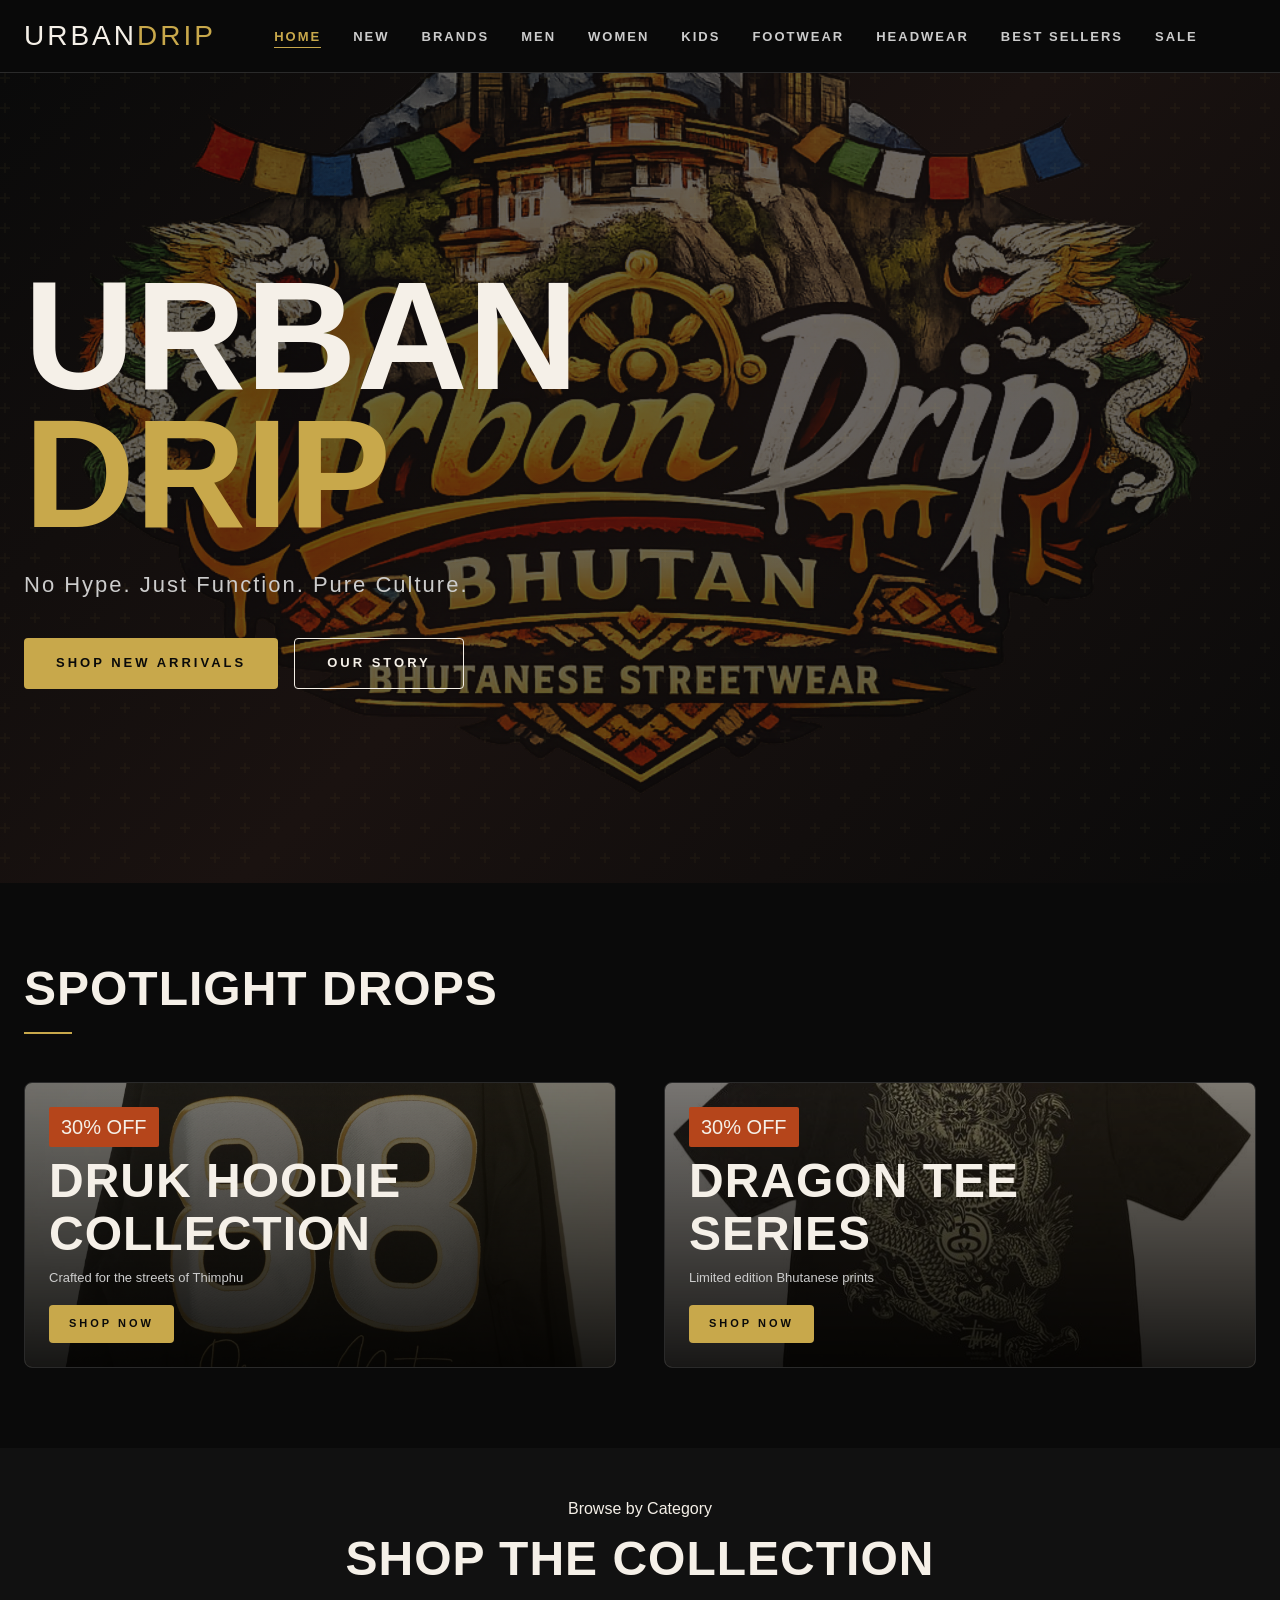
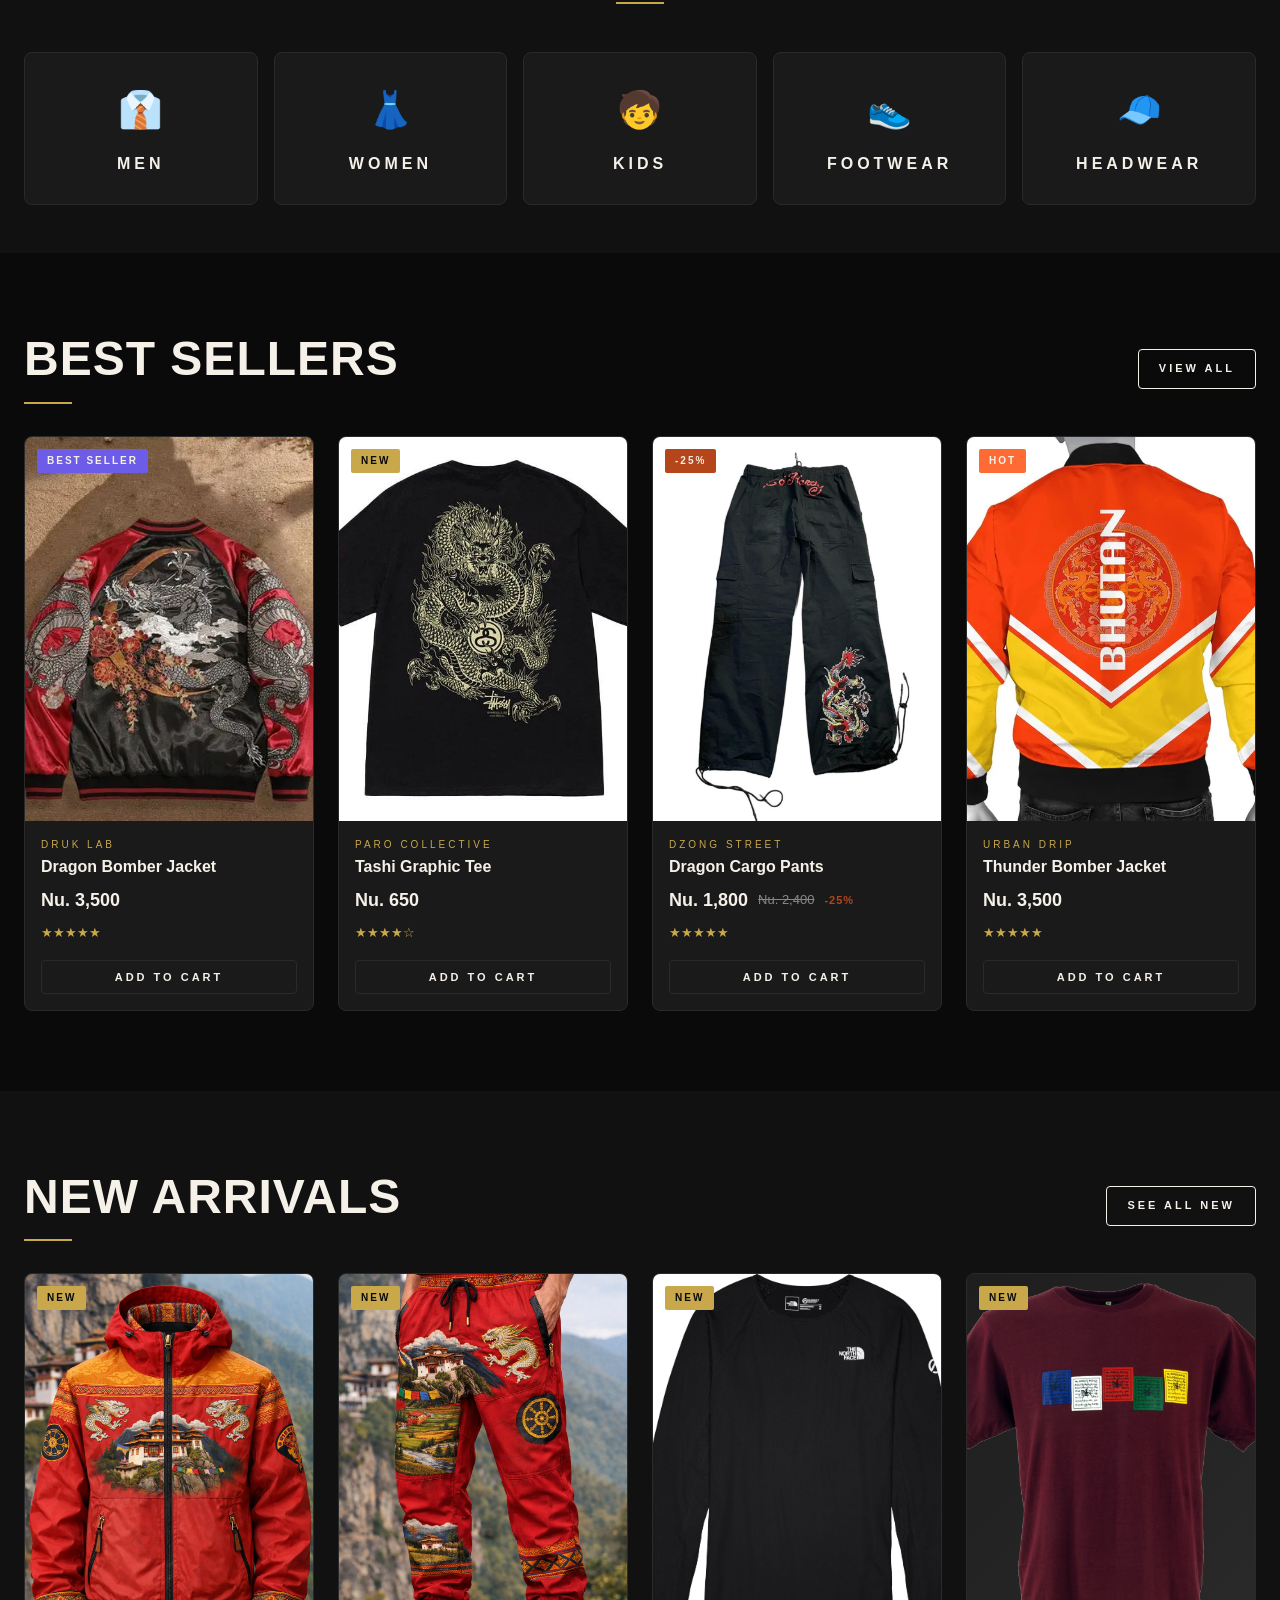
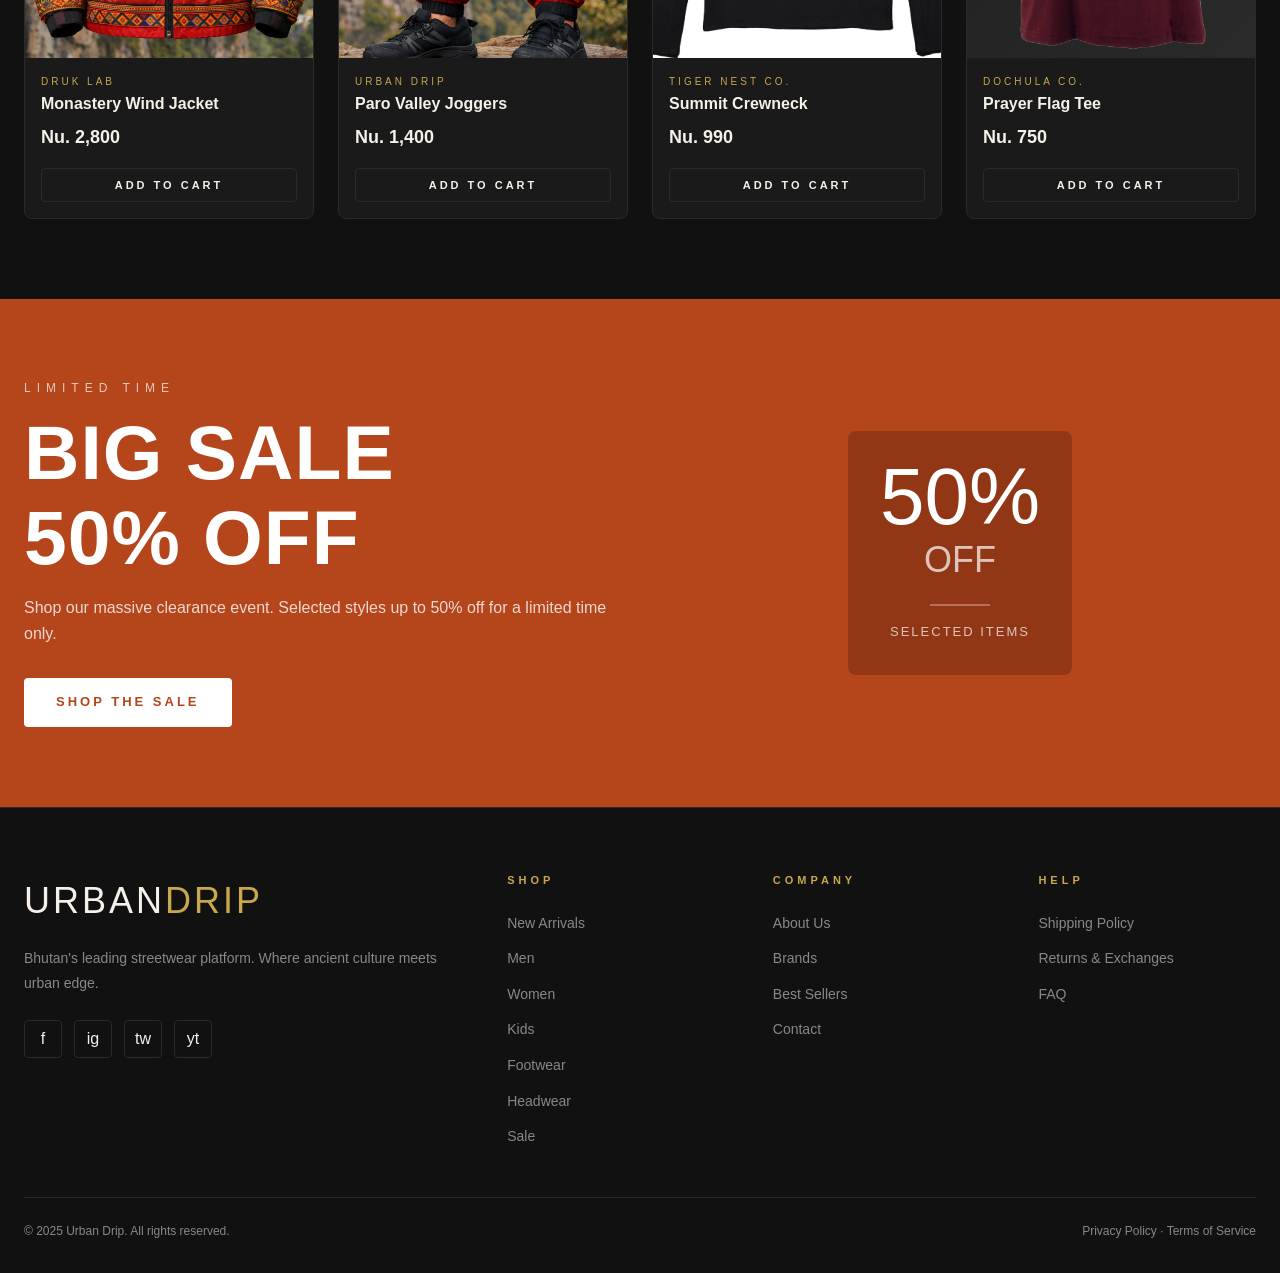
==== commit 4ccd0bd8: "index.html" ====
--- a/index.html
+++ b/index.html
@@ -51,7 +51,7 @@
   <!-- HERO -->
   <section class="hero">
     <div class="hero-bg">
-      <img src="./image/logo.png" alt="Urban Drip Hero" class="hero-bg-img"/>
+      <img src="logo.png" alt="Urban Drip Hero" class="hero-bg-img"/>
     </div>
     <div class="hero-content container">
       <h1 class="hero-title">URBAN<span class="accent-line">DRIP</span></h1>
@@ -73,7 +73,7 @@
       <div class="promo-grid">
         <div class="promo-card">
           <div class="promo-card-bg">
-            <img src="./image/Druk Hoodie.webp" alt="" class="promo-card-bg-img"/>
+            <img src="Druk Hoodie.webp" alt="" class="promo-card-bg-img"/>
           </div>
           <div class="promo-card-content">
             <span class="promo-off-badge">30% OFF</span>
@@ -84,7 +84,7 @@
         </div>
         <div class="promo-card">
           <div class="promo-card-bg">
-            <img src="./image/Dragon Tee.jpg" alt="" class="promo-card-bg-img"/>
+            <img src="Dragon Tee.jpg" alt="" class="promo-card-bg-img"/>
           </div>
           <div class="promo-card-content">
             <span class="promo-off-badge">30% OFF</span>
@@ -145,7 +145,7 @@
         <div class="product-card fade-in">
           <div class="product-card-img">
           <div class="placeholder-img">
-            <img src="./image/Dragon Bomber Jacket.webp" alt="Druk Street Hoodie"/>
+            <img src="Dragon Bomber Jacket.webp" alt="Druk Street Hoodie"/>
           </div>
           <span class="product-badge badge-best">Best Seller</span>
         </div>
@@ -163,7 +163,7 @@
       <div class="product-card fade-in-2">
         <div class="product-card-img">
           <div class="placeholder-img">
-            <img src="./image/Dragon Tee.jpg" alt="Tashi Tee"/>
+            <img src="Dragon Tee.jpg" alt="Tashi Tee"/>
           </div>
           <span class="product-badge badge-new">New</span>
         </div>
@@ -181,7 +181,7 @@
       <div class="product-card fade-in-3">
         <div class="product-card-img">
           <div class="placeholder-img">
-            <img src="./image/Dragon Cargo Pants.jpg" alt="Dragon Cargo Pants"/>
+            <img src="Dragon Cargo Pants.jpg" alt="Dragon Cargo Pants"/>
           </div>
           <span class="product-badge badge-sale">-25%</span>
         </div>
@@ -201,7 +201,7 @@
       <div class="product-card fade-in">
         <div class="product-card-img">
           <div class="placeholder-img">
-            <img src="./image/Thunder Bomber Jacket.webp" alt="Thunder Jacket"/>
+            <img src="Thunder Bomber Jacket.webp" alt="Thunder Jacket"/>
           </div>
           <span class="product-badge badge-hot">Hot</span>
         </div>
@@ -232,7 +232,7 @@
       <div class="product-grid">
         <div class="product-card">
           <div class="product-card-img"><div class="placeholder-img">
-            <img src="./image/Monastery Wind Jacket.png" alt=""></div>
+            <img src="Monastery Wind Jacket.png" alt=""></div>
             <span class="product-badge badge-new">New</span></div>
             <div class="product-card-body">
               <p class="product-brand">Druk Lab</p>
@@ -244,7 +244,7 @@
         <div class="product-card">
           <div class="product-card-img">
             <div class="placeholder-img">
-             <img src="./image/Paro Valley Joggers.png" alt="">
+             <img src="Paro Valley Joggers.png" alt="">
             </div><span class="product-badge badge-new">New</span></div>
             <div class="product-card-body">
               <p class="product-brand">Urban Drip</p>
@@ -256,7 +256,7 @@
         <div class="product-card">
           <div class="product-card-img">
             <div class="placeholder-img">
-              <img src="./image/Summit Crewneck.webp" alt="">
+              <img src="Summit Crewneck.webp" alt="">
             </div><span class="product-badge badge-new">New</span></div>
             <div class="product-card-body">
               <p class="product-brand">Tiger Nest Co.</p>
@@ -268,7 +268,7 @@
         <div class="product-card">
           <div class="product-card-img">
             <div class="placeholder-img">
-              <img src="./image/Prayer Flag Tee.png" alt="">
+              <img src="Prayer Flag Tee.png" alt="">
             </div><span class="product-badge badge-new">New</span></div>
             <div class="product-card-body">
               <p class="product-brand">Dochula Co.</p>
@@ -361,4 +361,4 @@
     navClose.addEventListener('click', () => mobileNav.classList.remove('open'));
   </script>
 </body>
-</html>+</html>
